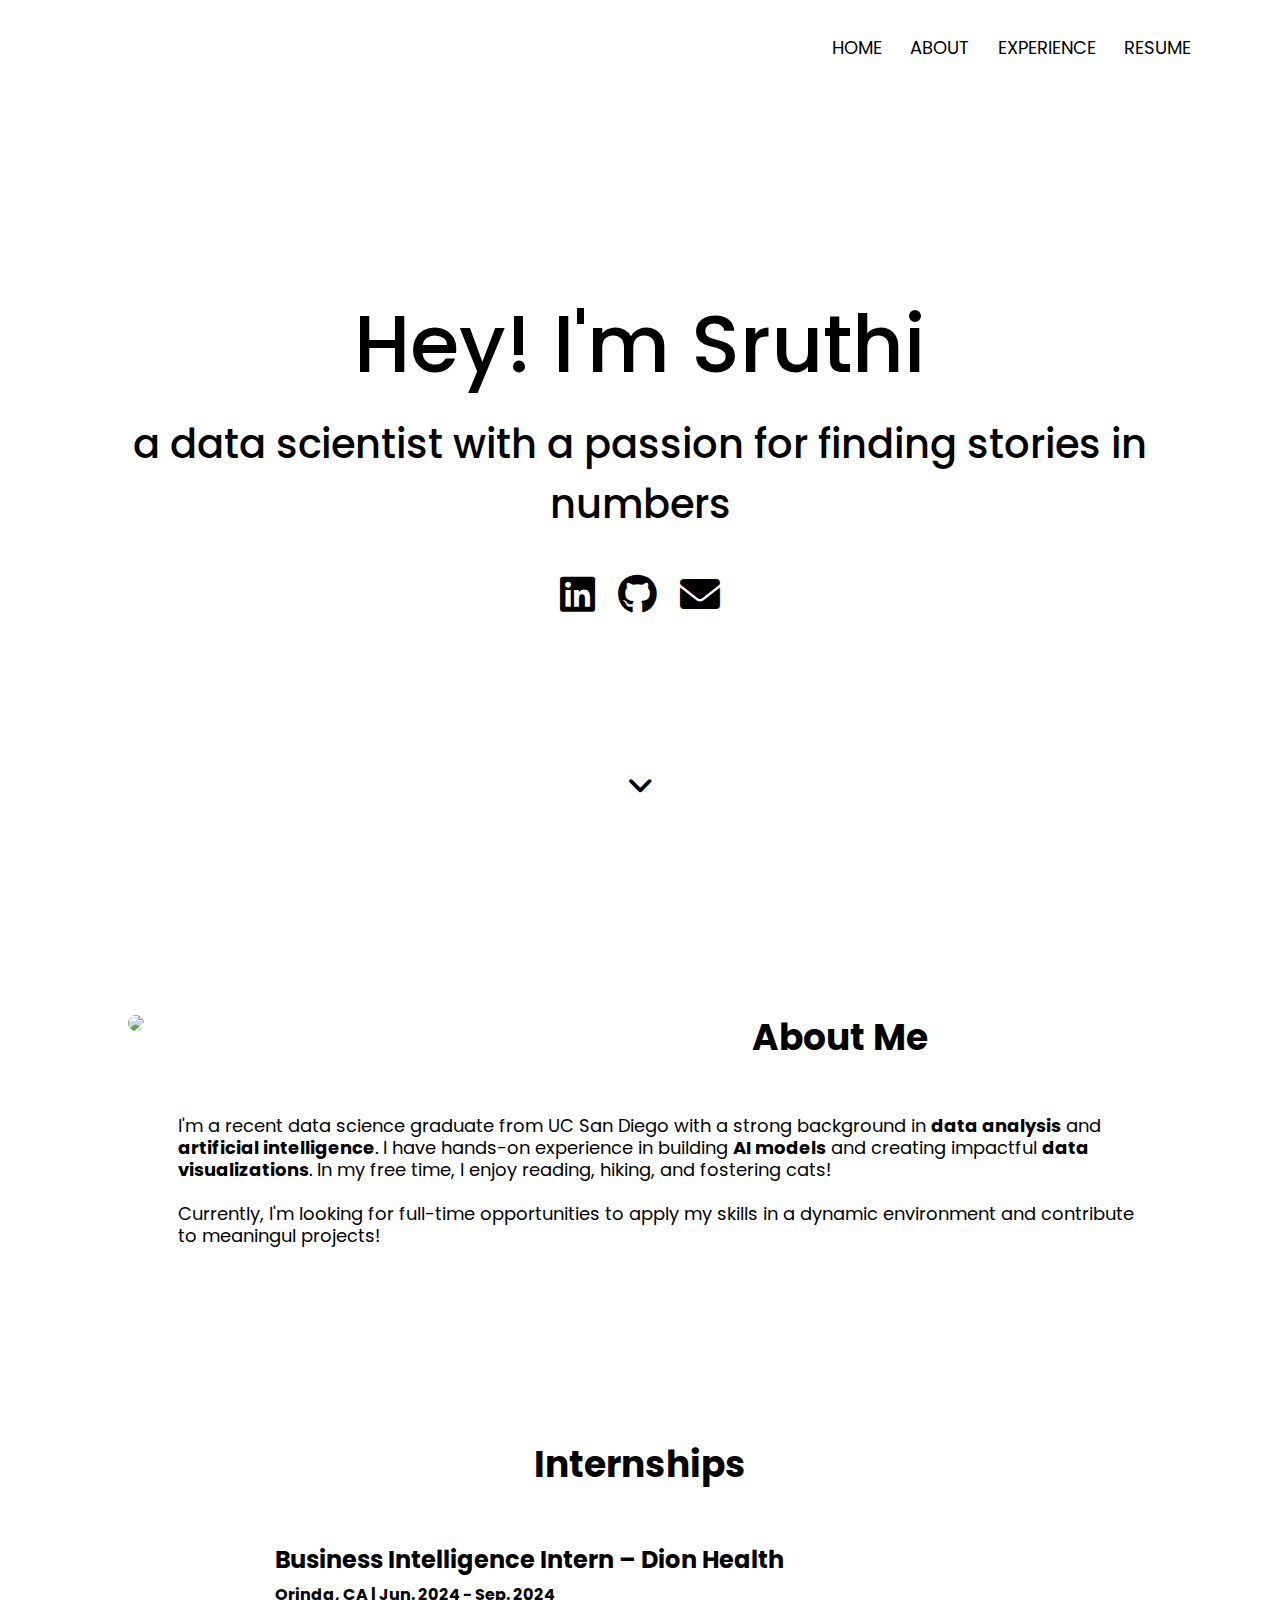
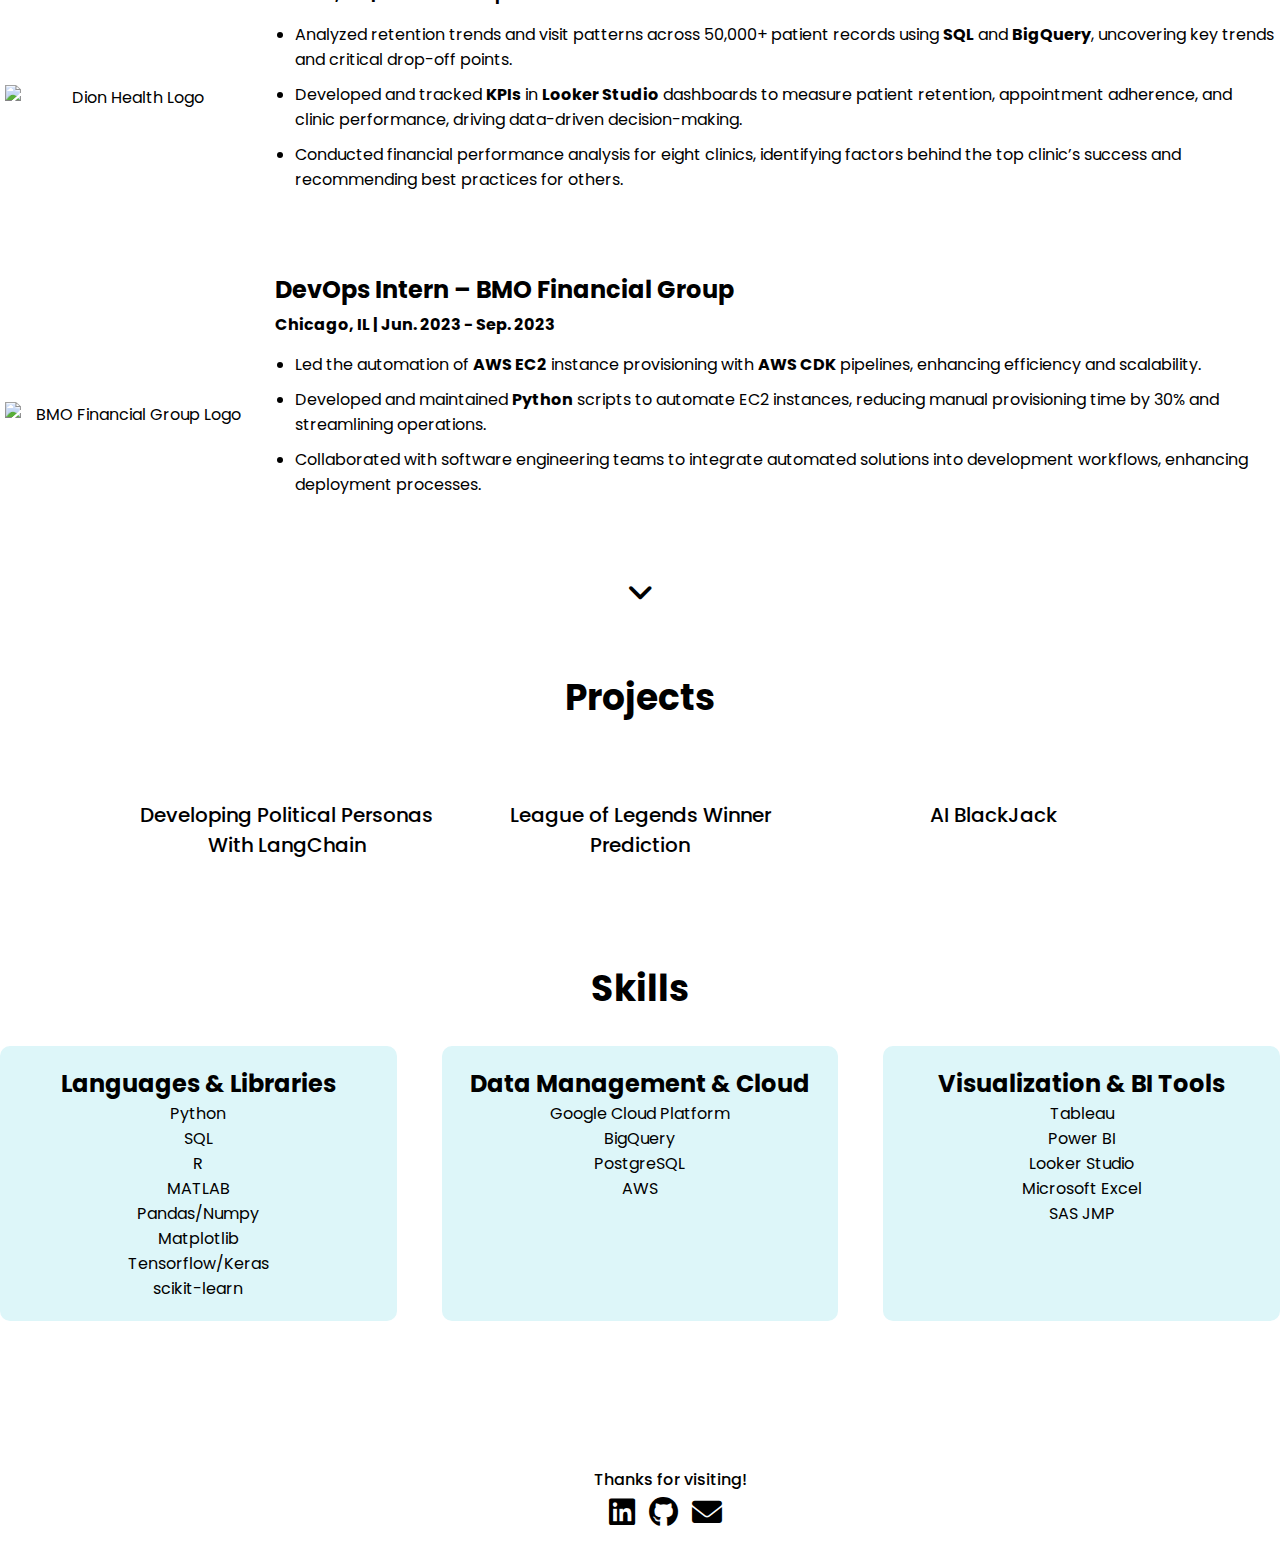
==== index.html @ 1b142267 "Add files via upload" ====
<!DOCTYPE html>
<html>
<head>
    <meta name = 'viewpoint' content = 'with = device-width, initial-scale = 1.0'>
    <title>Sruthi Papanasa Portfolio</title>
    <link rel = "stylesheet" href = 'style.css'>
    <link rel="preconnect" href="https://fonts.googleapis.com">
<link rel="preconnect" href="https://fonts.gstatic.com" crossorigin>
<link href="https://fonts.googleapis.com/css2?family=Montserrat:ital,wght@0,100..900;1,100..900&family=Poppins:ital,wght@0,100;0,200;0,300;0,400;0,500;0,600;0,700;0,800;0,900;1,100;1,200;1,300;1,400;1,500;1,600;1,700;1,800;1,900&family=Quicksand:wght@300..700&family=Roboto:ital,wght@0,100;0,300;0,400;0,500;0,700;0,900;1,100;1,300;1,400;1,500;1,700;1,900&display=swap" rel="stylesheet">
<link rel="stylesheet" href="https://cdnjs.cloudflare.com/ajax/libs/font-awesome/6.0.0-beta3/css/all.min.css">

<body>
    <section class = 'header'>
        <nav>
            <div class = 'nav-links' id = navLinks>
                <ul>
                    <li> <a href = "">HOME</a> </li>
                    <li> <a href = "#about">ABOUT</a> </li>
                    <li> <a href = "#experience">EXPERIENCE</a> </li>
                    <li> <a href = "https://drive.google.com/file/d/1uoGN14LCU77lnt6A4hRiQLKBcPk_6HZJ/view?usp=sharing" target="_blank">RESUME</a> </li>
                </ul>
            </div>
            <i class="fa-solid fa-bars" id = 'menu' onclick="toggleMenu()"></i>
        </nav>

        <div class = 'text-box'>
            <h1>Hey! I'm Sruthi</h1>
            <h2>a data scientist with a passion for finding stories in numbers</h2>
            <a href="https://www.linkedin.com/in/sruthi-papanasa/" target="_blank">
                <i class="fab fa-linkedin"></i>
            </a>
            <a href="https://github.com/sruthipapanasa" target="_blank">
                <i class="fab fa-github"></i>
            </a>
            <a href="mailto:sruthi.papanasa@gmail.com">
                <i class="fas fa-envelope"></i>
            </a>

            
        </div>
        <i class="fa-solid fa-angle-down" id="scroll-indicator"></i>

    </section>

    <!---------About--------->
    <section class = "about" id = 'about'>
        <h1>About Me</h1>
        <img src = "images/me.jpeg">
        <p>I'm a recent data science graduate from UC San Diego 
            with a strong background in <b>data analysis</b> and <b>artificial intelligence</b>. 
            I have hands-on experience in building <b>AI models</b> and creating impactful 
            <b>data visualizations</b>. In my free time, I enjoy reading, hiking, and fostering cats! <br> <br>
            Currently, I'm looking for full-time opportunities to apply my skills in a dynamic environment
            and contribute to meaningul projects!
        </p>      
    </section>

    <!---------Experience--------->
    <section class="experience" id = 'experience'>
        <h1>Internships </h1><br><br>
    
        <!-- Dion Health Internship -->
        <div class="internship">
            <div class="company">
                <img src="images/dion_health_logo.jpeg" alt="Dion Health Logo" class="company-logo">
                <div class="details">
                    <h3>Business Intelligence Intern – Dion Health</h3>
                    <p><strong>Orinda, CA | Jun. 2024 - Sep. 2024</strong></p>
                    <ul>
                        <li>Analyzed retention trends and visit patterns across 50,000+ patient records using <b>SQL</b> and <b>BigQuery</b>, uncovering key trends and critical drop-off points.</li>
                        <li>Developed and tracked <b>KPIs</b> in <b>Looker Studio</b> dashboards to measure patient retention, appointment adherence, and clinic performance, driving data-driven decision-making.</li>
                        <li>Conducted financial performance analysis for eight clinics, identifying factors behind the top clinic’s success and recommending best practices for others.</li> <br><br>
                    </ul>
                </div>
            </div>
        </div>
    
        <!-- BMO Financial Group Internship -->
        <div class="internship">
            <div class="company">
                <img src="images/bmo_logo_with_extra_white_space_877_176_2937_2240.jpg" alt="BMO Financial Group Logo" class="company-logo">
                <div class="details">
                    <h3>DevOps Intern – BMO Financial Group</h3>
                    <p><strong>Chicago, IL | Jun. 2023 - Sep. 2023</strong></p>
                    <ul>
                        <li>Led the automation of <b>AWS EC2</b> instance provisioning with <b>AWS CDK</b> pipelines, enhancing efficiency and scalability.</li>
                        <li>Developed and maintained <b>Python</b> scripts to automate EC2 instances, reducing manual provisioning time by 30% and streamlining operations.</li>
                        <li>Collaborated with software engineering teams to integrate automated solutions into development workflows, enhancing deployment processes.</li> <br><br>
                    </ul>
                </div>
            </div>
        </div>
        <i class="fa-solid fa-angle-down" id="scroll-indicator"></i>
    </section>

    <section class = 'project'>
        <h1>Projects </h1>

        <div class = 'row'>
            <div class = 'project-col'>
                <a href="langchain.html">
                <img src="images/blue.png" alt="">
                <h3>Developing Political Personas With LangChain</h3>
            </a>
                
            </div>
            <div class = 'project-col'>
                <a href="league.html">
                <img src="images/blue.png" alt="">
                <h3>League of Legends Winner Prediction</h3>
            </a>
                
            </div>
            <div class = 'project-col'>
                <a href="blackjack.html">
                <img src="images/blue.png" alt="">
                <h3>AI BlackJack</h3>
            </a>
            </div>
        </div>
    </section>

   <!---------Skills--------->
   <section class = 'skills'>
    <h1>Skills</h1>
    <div class = 'row'>
        <div class = 'skills-col'>
            <h3>Languages & Libraries</h3> 
            <ul>
                <li>Python</li> 
                <li>SQL</li>
                <li>R</li>
                <li>MATLAB</li>
                <li>Pandas/Numpy</li>
                <li>Matplotlib</li>
                <li>Tensorflow/Keras</li>
                <li>scikit-learn</li>
            </ul>

        </div>
        <div class = 'skills-col'>
            <h3>Data Management & Cloud</h3>
            <ul>  
            <li>Google Cloud Platform</li> 
            <li>BigQuery</li> 
            <li>PostgreSQL</li> 
            <li>AWS</li>
        </ul>
        </div>
        <div class = 'skills-col'>
            <h3>Visualization & BI Tools</h3>
            <ul>
            <li>Tableau</li> 
            <li>Power BI</li> 
            <li>Looker Studio</li> 
            <li>Microsoft Excel</li> 
            <li>SAS JMP</li> 
        </ul>
        </div>
    </div>

   </section>

<!---------Footer--------->
<section class = 'footer'>
    <h4>Thanks for visiting!</h4>
    <div class = 'footer-icons'>
    <a href="https://www.linkedin.com/in/sruthi-papanasa/" target="_blank">
        <i class="fab fa-linkedin"></i>
    </a>
    <a href="https://github.com/sruthipapanasa" target="_blank">
        <i class="fab fa-github"></i>
    </a>
    <a href="mailto:sruthi.papanasa@gmail.com">
        <i class="fas fa-envelope"></i>
    </a>
</div>

</section>

    



<!--------------------JavaScript for Toggle Menu---------->

<script>
    var navLinks = document.getElementById('navLinks');

function toggleMenu() {
    // Check the current right position of navLinks
    if (navLinks.style.right === "0px") {
        hideMenu(); // If it's fully visible, hide it
    } else {
        showMenu(); // If it's hidden, show it
    }
}

function showMenu() {
    navLinks.style.right = "0"; // Show the menu
}

function hideMenu() {
    navLinks.style.right = "-200px"; // Hide the menu
}

</script>
</body>
</html>
---- style.css ----
*{
    margin: 0; 
    padding: 0;
    font-family: "Poppins", serif;
}
html {
    scroll-behavior: smooth;
}
.header{
    min-height : 100vh;
    width: 100%;
    background-image: url(images/image.png);
    background-position: center;
    background-size: cover;

    display: flex;
    flex-direction: column; 
    justify-content: space-between; 
    position: relative; 
    text-align: center; 
}


.header #scroll-indicator {
    margin: 100px auto; /* Center the icon and add some space */
    font-size: 30px; /* Adjust size as needed */
    color: black; /* Change color based on your design */
    animation: bounce 1.5s infinite; /* Optional: Add a bounce animation */
}
@keyframes bounce {
    0%, 20%, 50%, 80%, 100% {
        transform: translateY(0);
    }
    40% {
        transform: translateY(-10px);
    }
    60% {
        transform: translateY(-5px);
    }
}

nav{
    display: flex;
    padding: 2% 6%;
    justify-content: space-between;
    align-items: center;
}

.nav-links{
    flex: 1;
    text-align: right;
}

.nav-links ul li {
    list-style: none;
    display: inline-block;
    padding: 8px 12px;
    position: relative;
}

.nav-links ul li a{
    color: black;
    text-decoration: none;
    font-size: 18px;
}
.nav-links ul li::after{
    content:'';
    width: 0%;
    height: 2px;
    background: black;
    display: block;
    margin: auto;
    transition: 0.5s;
} 

.nav-links ul li:hover::after{
    width: 100%;
    
} 
.text-box{
   width: 90%;
   color:black;
   position:absolute;
   top: 50%;
   left:50%; 
   transform: translate(-50%, -50%);
   text-align: center;
}

.text-box h1{
    font-size: 80px;
    font-weight: 500;
}
.text-box h2{
    margin: 10px 0 40px;
    font-size: 40px;
    color: black;
    font-weight: 500;
}

.text-box a{
    text-decoration: none;
    text-align: center;
}

.text-box a i {
    font-size: 40px;
    color: black; /* Change color as needed */
    margin-right: 10px;
    margin-left: 9px;
    transition: color 0.3s;
    
}

.text-box a:hover i {
    color: #D3D3D3; /* LinkedIn blue, for example */
}



/* Hide the icon by default for larger screens */
#menu {
    display: none;  /* Hide the icon by default */
}

/* Media query for screens smaller than 700px */
@media (max-width: 700px) {
    .text-box h1 {
        font-size: 60px;
        font-weight: 500;
    }

    .text-box h2 {
        margin: 10px 0 40px;
        font-size: 30px;
        color: black;
        font-weight: 500;
    }

    .nav-links ul li {
        display: block; /* Stack menu items on small screens */
    }
    
    .nav-links ul li a {
        color: black; /* Change link color */
    }

    .nav-links {
        position: absolute;
        background: #fff;
        height: 100vh;
        width: 200px;
        top: 0;
        right: -200px; /* Initially hide the nav */
        text-align: left;
        z-index: 2;
        transition: 1s;
        display: flex;
        justify-content: flex-end;
    }

    #menu {
        display: block; /* Show the icon on small screens */
        color: black; /* Icon color */
        margin: 10px;
        cursor: pointer;
        font-size: 50px; /* Icon size */
        padding-left: 200px; /* Adjust padding to fit design */
        color: #fff; /* Change icon color */
    }

    .nav-links ul {
        padding: 30px; /* Padding for the nav links */
    }
}

/*-------About------*/
.about {
    width: 80%;
    margin: auto;
    text-align: center;
    padding-top: 60px;

}

.about p{
    margin-bottom: 0.5em;
}

.about h1 {
    position: relative;
    margin-left: 400px;
    font-size: 36px;
    font-weight: 500px;
    position: relative; /* Use relative positioning */
    top: 50px;
}

.about p{
    line-height: 22px;
    padding-top: 100px;
    margin-left: 50px;
    max-width: 1500px;
    font-size: 18px;
    text-align: left;
    margin-bottom: 140px;
}

.about img {
    height: auto; /* Maintain aspect ratio */
    border-radius: 10px; /* Optional: add rounded corners */
    float: left; /* Allow the image to float left */
    margin-right: 150px;
    margin-bottom: 80px;

}

/*-------Internships------*/

/* Center the entire experience section */
.experience {
    text-align: center;        /* Center text */
    padding: 50px 0;          /* Vertical padding */
}

.experience h1{
    font-size: 36px;
}

/* Center company logo and details within each internship */
.company {
    display: flex;
    align-items: center;      /* Vertically center logo and text */
    justify-content: center;  /* Horizontally center logo and text */
    margin-bottom: 20px;      /* Space between company entries */
}

/* Style for company logos */
.company-logo {
    width: 250px;              /* Adjust size as necessary */
    height: auto;             /* Maintain aspect ratio */
    margin-right: 20px;       /* Space between logo and text */
}

/* Style the text details */
.details {
    max-width: 1000px;         /* Limit text width for readability */
    text-align: left;         /* Align text to the left for readability */
}

/* Adjust spacing and styles */
h3 {
    margin: 0;
    font-size: 24px;         /* Adjust heading size */
}

.details p {
    margin: 5px 0 15px;     /* Spacing for paragraphs */
    font-weight: normal;     /* Adjust font weight */
}

.details ul {
    margin: 0;               /* Remove default margins */
    padding-left: 20px;      /* Indent list items */
    list-style: disc;         /* Use bullet points */
}

.details ul li {
    margin-bottom: 10px;     /* Spacing for list items */
}

/*-------Projects------*/

.project {
    width: 80%;
    margin: auto;
    text-align: center;
    padding-top: 10px;
}

.project h1 {
    font-size: 36px;
    margin-bottom: 50px;
}

.project-col {
    flex-basis: 31%;
    border-radius: 10px;
    margin-bottom: 5%;
    text-align: center;
}

.project-col img{
    width: 100%; /* Makes the image responsive */
    height: auto; /* Keeps the image aspect ratio */
    border-radius: 10px;
}

.row {
    display: flex; /* Enables flexbox layout */
    justify-content: space-between; /* Distributes space between columns */
}

.project h3 {
    font-size: 20px;
    font-weight: 500;
}

.project-col img:hover{
    box-shadow: 0 0 20px 0px rgba(0, 0, 0, 0.2);
}

.experience #scroll-indicator {
    margin: auto; /* Center the icon and add some space */
    font-size: 30px; /* Adjust size as needed */
    color: black; /* Change color based on your design */
    animation: bounce 1.5s infinite; /* Optional: Add a bounce animation */
}

.project a{
    text-decoration: none;
    color: black;
}

/*-------Skills------*/
.skills h1{
    font-size: 36px;
    text-align: center;
}

.skills-col {
    flex-basis: 31%;
    background: #ddf6f9;
    border-radius: 10px;
    margin-bottom: 5%;
    padding: 20px 12px;
    box-sizing: border-box;
    text-align: center;
}

.skills-col ul{
    list-style: none;
}

.skills h1{
    font-size: 36px;
    margin-bottom: 30px;
    margin-top: 50px;

}

/*-------Footer------*/

.footer{
    margin-top: 50px;
    width: 100%;
    text-align: center;
    padding: 30px;
    background: url(images/blue.png);
}

.footer h4{
    margin-bottom: 5px;
    margin-top: 2px;
    font-weight: 500;
}

.footer-icons i{
    color: black;
    cursor: pointer;
    font-size: 30px;
    margin-right: 10px;
    

}

.footer-icons a{
    text-decoration: none;
}
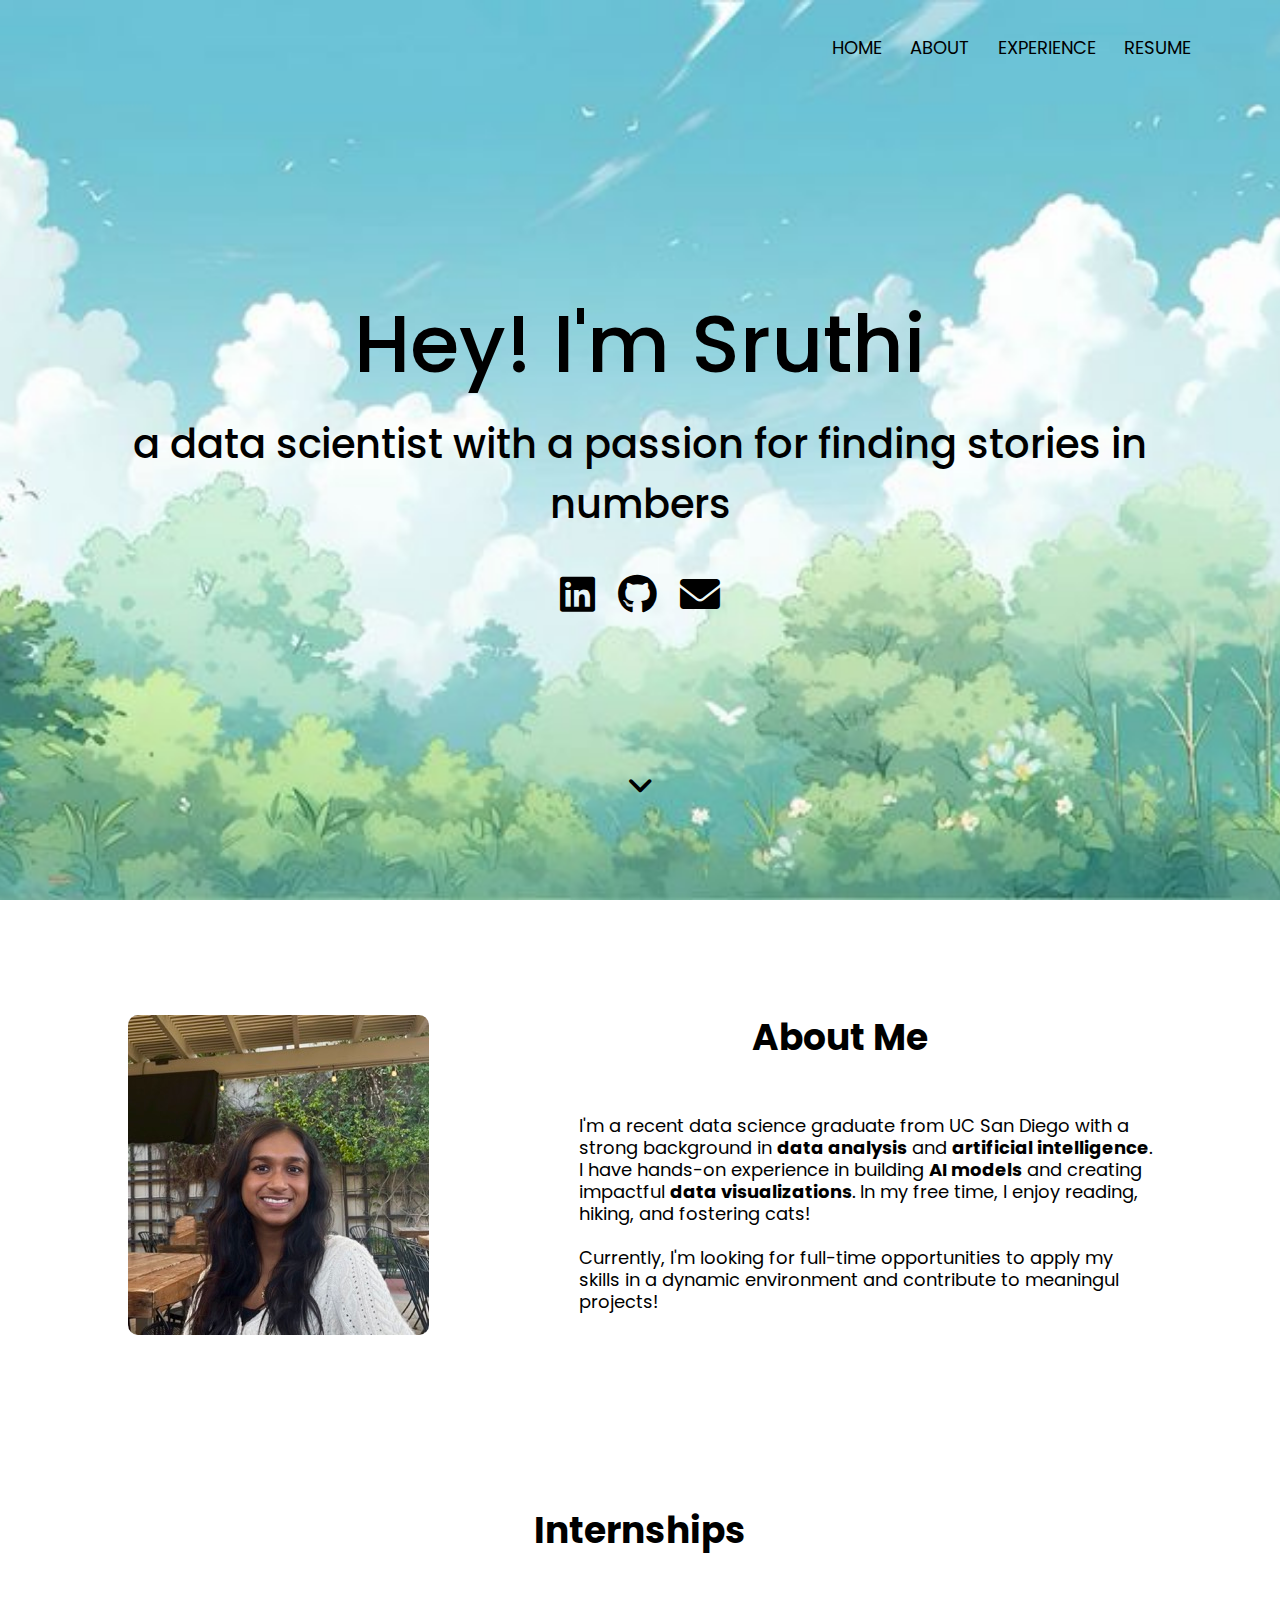
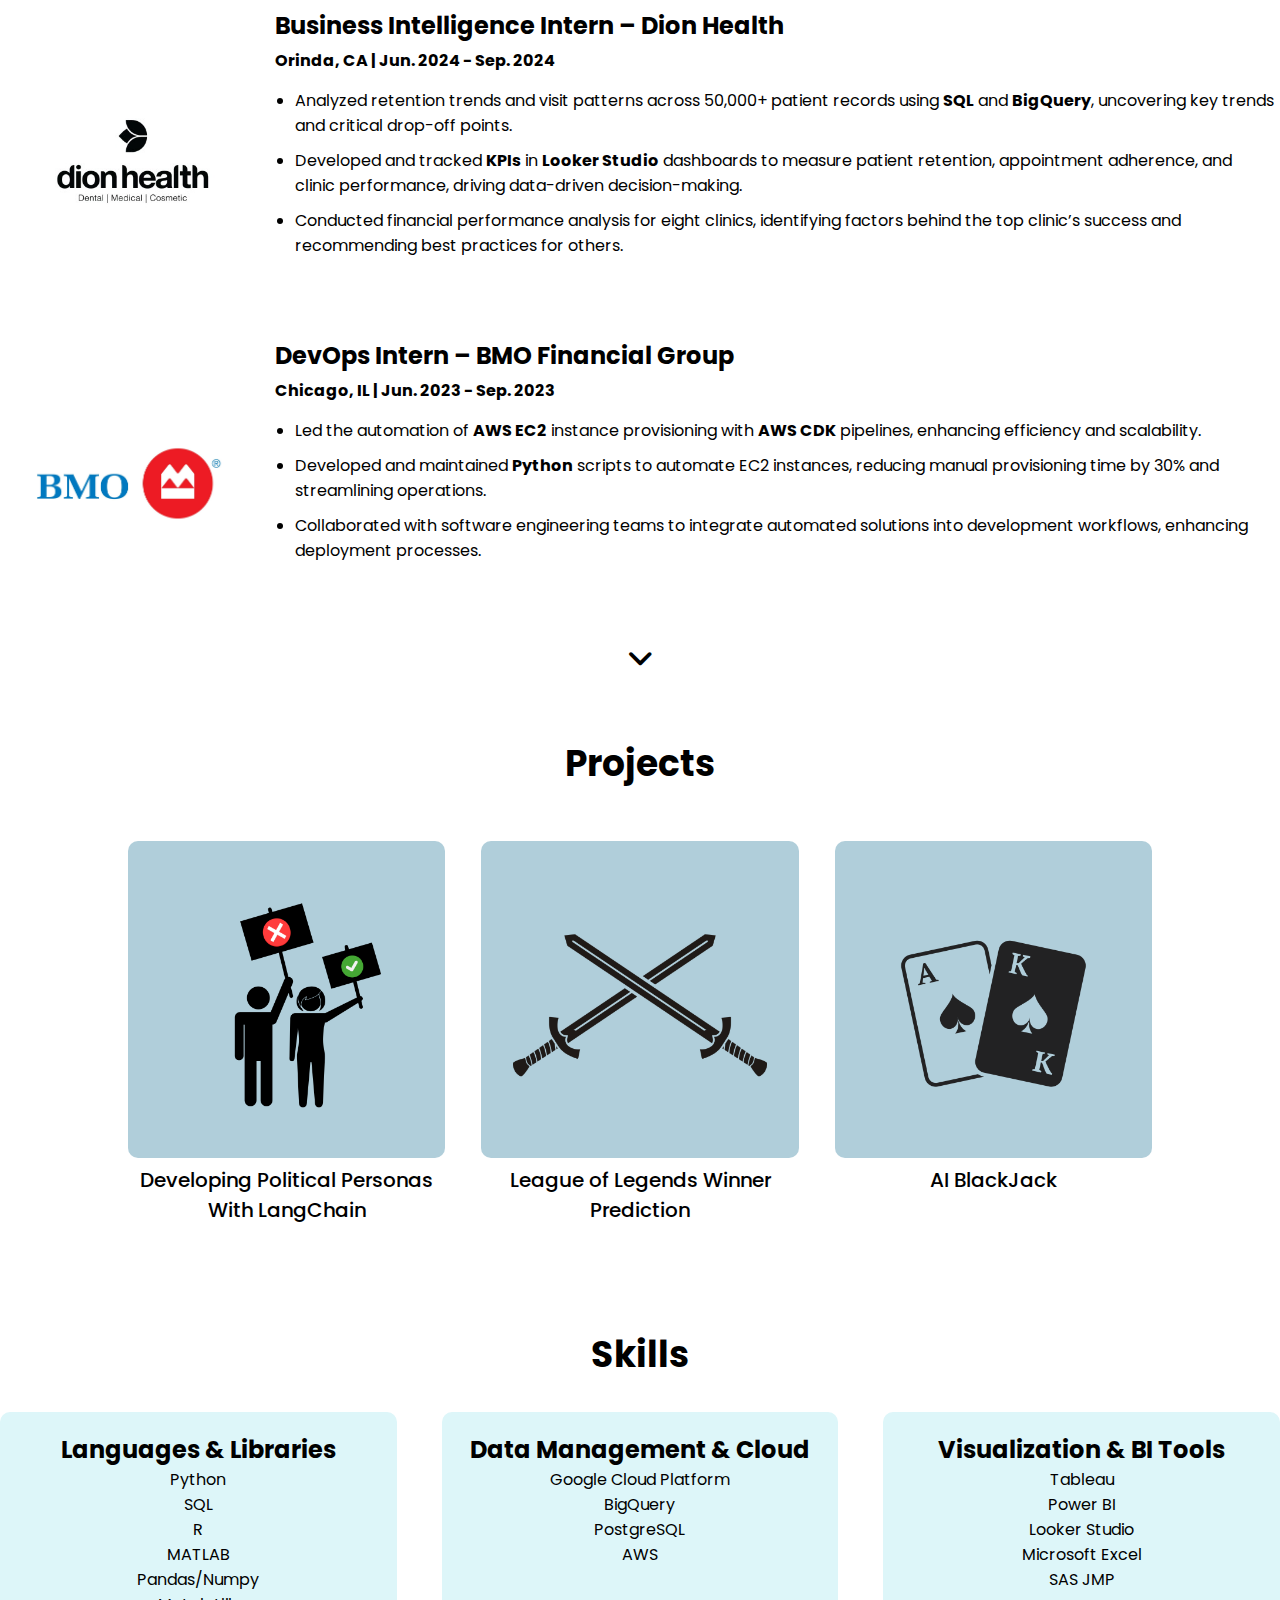
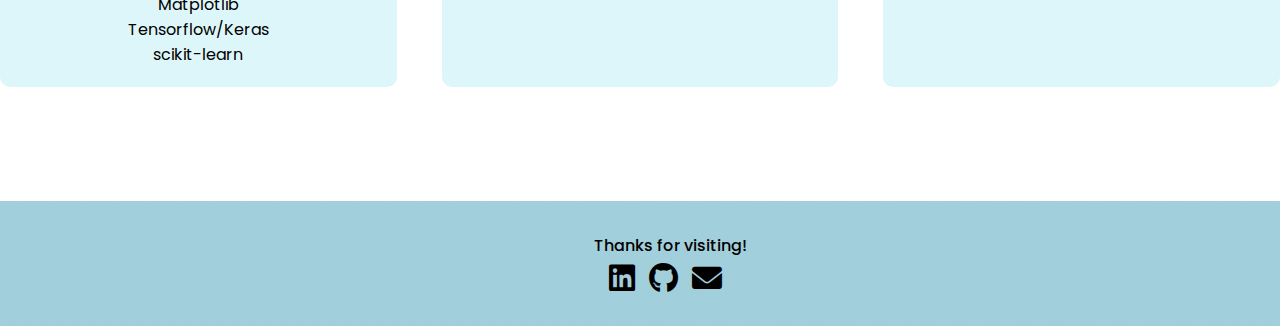
==== commit 43c2b4e1: "added project pages" ====
--- a/index.html
+++ b/index.html
@@ -99,21 +99,21 @@
         <div class = 'row'>
             <div class = 'project-col'>
                 <a href="langchain.html">
-                <img src="images/blue.png" alt="">
+                <img src="images/opinion.png" alt="">
                 <h3>Developing Political Personas With LangChain</h3>
             </a>
                 
             </div>
             <div class = 'project-col'>
                 <a href="league.html">
-                <img src="images/blue.png" alt="">
+                <img src="images/swords.png" alt="">
                 <h3>League of Legends Winner Prediction</h3>
             </a>
                 
             </div>
             <div class = 'project-col'>
                 <a href="blackjack.html">
-                <img src="images/blue.png" alt="">
+                <img src="images/cards.png" alt="">
                 <h3>AI BlackJack</h3>
             </a>
             </div>
--- a/style.css
+++ b/style.css
@@ -172,6 +172,10 @@
     .nav-links ul {
         padding: 30px; /* Padding for the nav links */
     }
+
+    .footer{
+        margin: auto;
+    }
 }
 
 /*-------About------*/
@@ -379,3 +383,133 @@
 }
 
 
+/*-------Langchain------*/
+.sub-header{
+    width: 100%;
+    text-align: center;
+    padding: 30px;
+    background: url(images/blue.png);
+    background-size: cover;
+    margin-bottom: 50px;
+    margin-top: -40px;
+}
+
+.lang-content{
+    max-width: 1100px;         /* Limit text width for readability */
+    text-align: left;  
+    margin-left: 200px;
+}
+
+.lang-content h3{
+    font-size: 18px;
+}
+
+.lang-content li {
+    margin-left: 60px;
+    margin-bottom: 8px;
+}
+
+.lang-content img {
+    align-self: center;
+    margin-left: 100px;
+    margin-bottom: 50px;
+}
+
+.lang-content #sample{
+    width: 1000px;
+}
+
+.proj-stuff{
+    padding: 2% 6%;
+    list-style: none;
+    padding: 8px 12px;
+    flex: 1;
+    align-items: center;
+}
+.proj-stuff  a{
+    color: black;
+}
+
+
+/*league*/
+.league-content{
+    max-width: 1100px;         /* Limit text width for readability */
+    text-align: left;  
+    margin-left: 200px;
+}
+
+.league-content h3{
+    font-size: 18px;
+}
+
+.league-content li {
+    margin-left: 60px;
+    margin-bottom: 8px;
+}
+
+.league-content img {
+    align-self: center;
+    margin-left: 100px;
+    margin-bottom: 50px;
+}
+
+
+
+.league-stuff{
+    padding: 2% 6%;
+    list-style: none;
+    padding: 8px 12px;
+    flex: 1;
+    align-items: center;
+}
+.league-stuff  a{
+    color: black;
+}
+
+
+
+
+
+
+/*ai*/
+.ai-content{
+    max-width: 1100px;         /* Limit text width for readability */
+    text-align: left;  
+    margin-left: 200px;
+}
+
+.ai-content h3{
+    font-size: 18px;
+}
+
+.ai-content li {
+    margin-left: 60px;
+    margin-bottom: 8px;
+}
+
+.ai-content img {
+    align-self: center;
+    margin-left: 300px;
+    margin-bottom: 50px;
+    width: 500px
+
+}
+
+
+
+.ai-stuff{
+    padding: 2% 6%;
+    list-style: none;
+    padding: 8px 12px;
+    flex: 1;
+    align-items: center;
+}
+.ai-stuff  a{
+    color: black;
+}
+
+
+
+
+
+
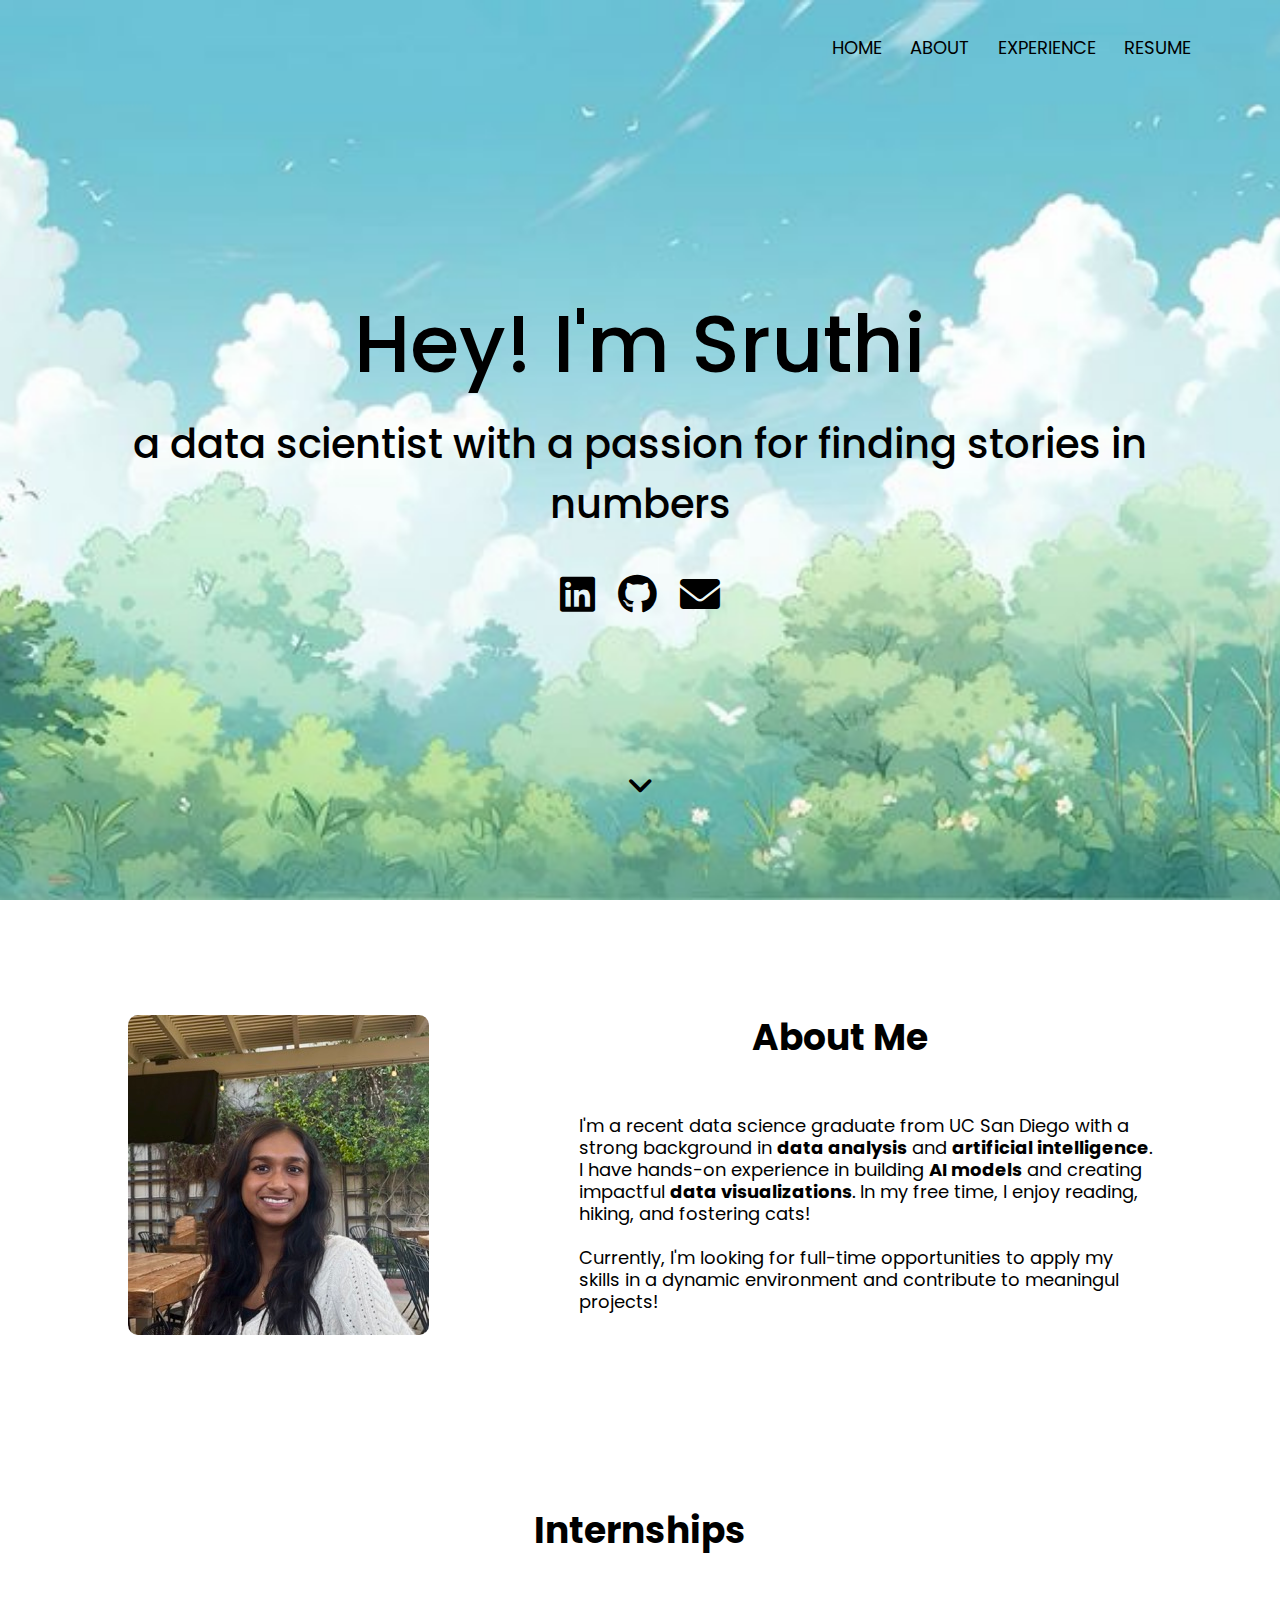
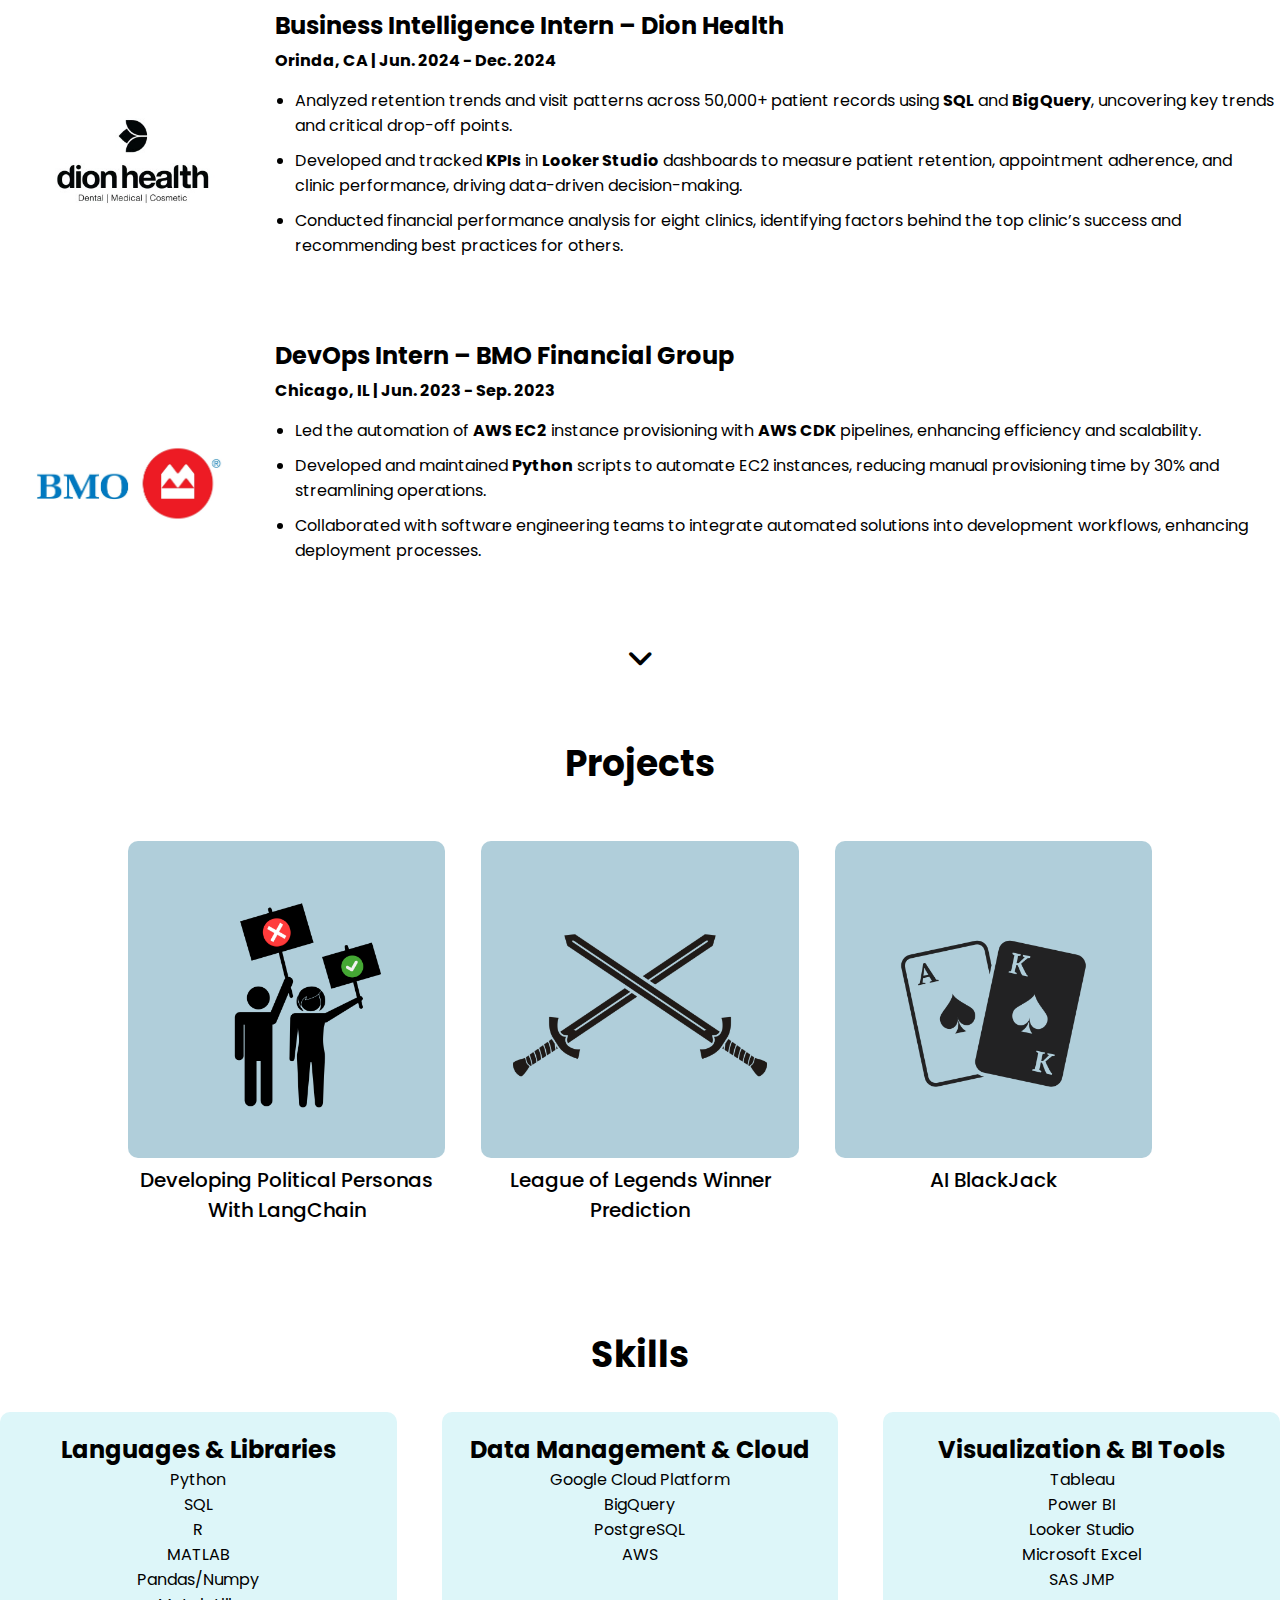
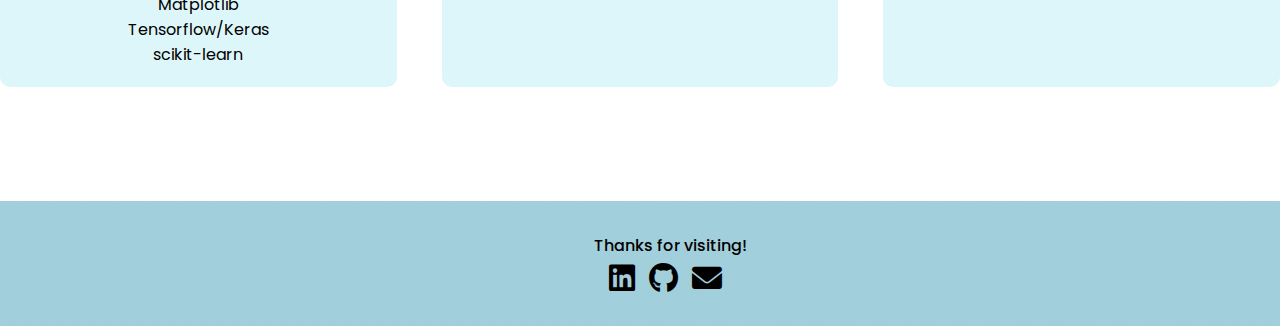
==== commit cbecd8cd: "Update index.html" ====
--- a/index.html
+++ b/index.html
@@ -17,7 +17,7 @@
                     <li> <a href = "">HOME</a> </li>
                     <li> <a href = "#about">ABOUT</a> </li>
                     <li> <a href = "#experience">EXPERIENCE</a> </li>
-                    <li> <a href = "https://drive.google.com/file/d/1uoGN14LCU77lnt6A4hRiQLKBcPk_6HZJ/view?usp=sharing" target="_blank">RESUME</a> </li>
+                    <li> <a href = "https://drive.google.com/file/d/1h3FfXKb1k1M_DWjnclxhowl2P055oure/view?usp=sharing" target="_blank">RESUME</a> </li>
                 </ul>
             </div>
             <i class="fa-solid fa-bars" id = 'menu' onclick="toggleMenu()"></i>
@@ -65,7 +65,7 @@
                 <img src="images/dion_health_logo.jpeg" alt="Dion Health Logo" class="company-logo">
                 <div class="details">
                     <h3>Business Intelligence Intern – Dion Health</h3>
-                    <p><strong>Orinda, CA | Jun. 2024 - Sep. 2024</strong></p>
+                    <p><strong>Orinda, CA | Jun. 2024 - Dec. 2024</strong></p>
                     <ul>
                         <li>Analyzed retention trends and visit patterns across 50,000+ patient records using <b>SQL</b> and <b>BigQuery</b>, uncovering key trends and critical drop-off points.</li>
                         <li>Developed and tracked <b>KPIs</b> in <b>Looker Studio</b> dashboards to measure patient retention, appointment adherence, and clinic performance, driving data-driven decision-making.</li>
--- a/style.css
+++ b/style.css
@@ -319,7 +319,9 @@
     font-size: 30px; /* Adjust size as needed */
     color: black; /* Change color based on your design */
     animation: bounce 1.5s infinite; /* Optional: Add a bounce animation */
-}
+    
+}
+
 
 .project a{
     text-decoration: none;
